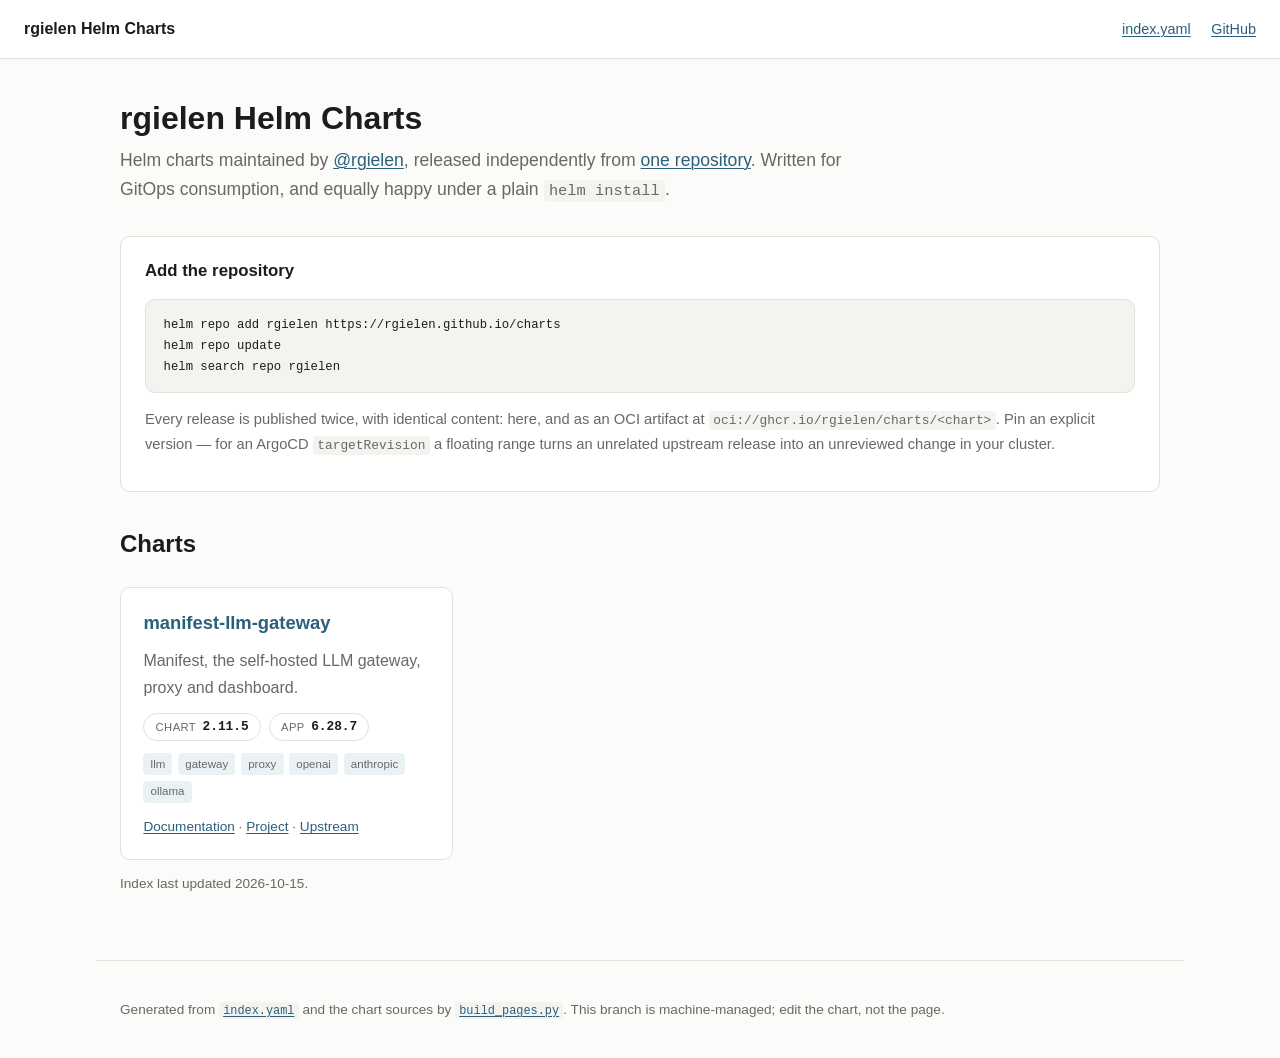
==== index.html @ 5e87000e "docs: render the site for 4e01021" ====
<!doctype html>
<!-- generated by .github/scripts/build_pages.py -->
<html lang="en">
<head>
<meta charset="utf-8">
<meta name="viewport" content="width=device-width, initial-scale=1">
<title>rgielen Helm Charts</title>
<meta name="description" content="Helm charts released independently from a single repository, published to GitHub Pages and ghcr.io.">
<meta name="color-scheme" content="light dark">
<link rel="icon" href="./assets/favicon.svg" type="image/svg+xml">
<link rel="stylesheet" href="./assets/style.css">
</head>
<body>
<header class="site-header">
<a class="brand" href="./">rgielen Helm Charts</a>
<nav class="site-nav">
<a href="./index.yaml">index.yaml</a>
<a href="https://github.com/rgielen/charts">GitHub</a>
</nav>
</header>
<main class="landing">
<h1>rgielen Helm Charts</h1>
<p class="lede">Helm charts maintained by <a href="https://github.com/rgielen">@rgielen</a>, released
independently from <a href="https://github.com/rgielen/charts">one repository</a>. Written for GitOps
consumption, and equally happy under a plain <code>helm install</code>.</p>

<div class="install">
<h2>Add the repository</h2>
<pre><code>helm repo add rgielen https://rgielen.github.io/charts
helm repo update
helm search repo rgielen</code></pre>
<p>Every release is published twice, with identical content: here, and as an OCI artifact at
<code>oci://ghcr.io/rgielen/charts/&lt;chart&gt;</code>. Pin an explicit version — for an ArgoCD
<code>targetRevision</code> a floating range turns an unrelated upstream release into an
unreviewed change in your cluster.</p>
</div>

<h2 id="charts">Charts</h2>
<ul class="cards">
<li class="card">
<a class="card-head" href="manifest-llm-gateway/"><img class="icon" src="https://manifest.build/images/favicon.png" alt="" loading="lazy" width="32" height="32" onerror="this.remove()"><span class="card-title">manifest-llm-gateway</span></a>
<p class="card-desc">Manifest, the self-hosted LLM gateway, proxy and dashboard.</p>
<p class="badges"><span class="badge"><span>Chart</span><b>2.11.5</b></span><span class="badge"><span>App</span><b>6.28.7</b></span></p>
<p class="chips"><span class="chip">llm</span><span class="chip">gateway</span><span class="chip">proxy</span><span class="chip">openai</span><span class="chip">anthropic</span><span class="chip">ollama</span></p>
<p class="card-links"><a href="manifest-llm-gateway/">Documentation</a> <span>·</span> <a href="https://manifest.build">Project</a> <span>·</span> <a href="https://github.com/mnfst/llm-gateway">Upstream</a></p>
</li>
</ul>
<p class="muted">Index last updated 2026-10-15.</p>
</main>
<footer class="site-footer">
<p>Generated from <a href="./index.yaml"><code>index.yaml</code></a> and the chart sources
by <a href="https://github.com/rgielen/charts/blob/main/.github/scripts/build_pages.py"><code>build_pages.py</code></a>.
This branch is machine-managed; edit the chart, not the page.</p>
</footer>
</body>
</html>
---- assets/style.css ----
/*
 * Styles for the generated Helm repository pages.
 *
 * Copied verbatim onto gh-pages by .github/scripts/build_pages.py. Self-
 * contained on purpose: the pages load no font, no script and no framework, so
 * a chart page is one HTML request plus this file, and nothing about it can
 * break when a CDN does.
 */

:root {
  --bg: #fbfbfa;
  --surface: #ffffff;
  --border: #e3e1dc;
  --text: #1d1c1a;
  --muted: #6b6862;
  --accent: #2c5f7c;
  --accent-soft: #eaf1f5;
  --code-bg: #f4f3f0;
  --warn: #8a5a12;
  --warn-bg: #fdf5e6;
  --warn-border: #e8d3a8;
  --radius: 10px;
}

@media (prefers-color-scheme: dark) {
  :root {
    --bg: #16181a;
    --surface: #1d2023;
    --border: #31363b;
    --text: #e6e4e0;
    --muted: #9aa0a6;
    --accent: #8ec5e3;
    --accent-soft: #1f2c34;
    --code-bg: #24282c;
    --warn: #e5bd76;
    --warn-bg: #2a2318;
    --warn-border: #4a3d24;
  }
}

* {
  box-sizing: border-box;
}

body {
  margin: 0;
  background: var(--bg);
  color: var(--text);
  font: 16px/1.65 -apple-system, BlinkMacSystemFont, "Segoe UI", Roboto, "Helvetica Neue", Arial, sans-serif;
  -webkit-text-size-adjust: 100%;
}

a {
  color: var(--accent);
  text-decoration-thickness: 1px;
  text-underline-offset: 2px;
}

code,
pre {
  font-family: ui-monospace, SFMono-Regular, "SF Mono", Menlo, Consolas, monospace;
  font-size: 0.875em;
}

code {
  background: var(--code-bg);
  padding: 0.15em 0.35em;
  border-radius: 4px;
}

pre {
  background: var(--code-bg);
  border: 1px solid var(--border);
  border-radius: var(--radius);
  padding: 0.9rem 1.1rem;
  overflow-x: auto;
  line-height: 1.5;
}

pre code {
  background: none;
  padding: 0;
}

img {
  max-width: 100%;
}

/* Header and footer ------------------------------------------------------- */

.site-header {
  display: flex;
  flex-wrap: wrap;
  gap: 1rem;
  align-items: baseline;
  justify-content: space-between;
  padding: 1rem 1.5rem;
  border-bottom: 1px solid var(--border);
  background: var(--surface);
}

.brand {
  font-weight: 600;
  color: var(--text);
  text-decoration: none;
}

.site-nav a {
  margin-left: 1rem;
  font-size: 0.9rem;
}

.site-footer {
  max-width: 68rem;
  margin: 4rem auto 0;
  padding: 1.5rem;
  border-top: 1px solid var(--border);
  color: var(--muted);
  font-size: 0.85rem;
}

main {
  max-width: 68rem;
  margin: 0 auto;
  padding: 2.5rem 1.5rem 0;
}

h1 {
  font-size: 2rem;
  line-height: 1.2;
  margin: 0 0 0.5rem;
}

.lede {
  font-size: 1.1rem;
  color: var(--muted);
  margin-top: 0;
  max-width: 46rem;
}

.muted {
  color: var(--muted);
  font-size: 0.85rem;
}

.crumbs {
  font-size: 0.85rem;
  color: var(--muted);
  margin: 0 0 0.75rem;
}

.crumbs span {
  margin: 0 0.35rem;
}

/* Badges and chips -------------------------------------------------------- */

.badges {
  display: flex;
  flex-wrap: wrap;
  gap: 0.5rem;
  margin: 0.75rem 0;
}

.badge {
  display: inline-flex;
  align-items: center;
  gap: 0.4rem;
  border: 1px solid var(--border);
  border-radius: 999px;
  padding: 0.15rem 0.7rem;
  font-size: 0.8rem;
  background: var(--surface);
}

.badge span {
  color: var(--muted);
  text-transform: uppercase;
  letter-spacing: 0.04em;
  font-size: 0.7rem;
}

.badge b {
  font-family: ui-monospace, SFMono-Regular, Menlo, Consolas, monospace;
  font-weight: 600;
}

.badge.warn {
  color: var(--warn);
  border-color: var(--warn-border);
  background: var(--warn-bg);
}

.chips {
  display: flex;
  flex-wrap: wrap;
  gap: 0.35rem;
  margin: 0.5rem 0;
}

.chip {
  font-size: 0.72rem;
  color: var(--muted);
  background: var(--accent-soft);
  border-radius: 4px;
  padding: 0.1rem 0.45rem;
}

/* Install box and notices ------------------------------------------------- */

.install {
  background: var(--surface);
  border: 1px solid var(--border);
  border-radius: var(--radius);
  padding: 1.25rem 1.5rem;
  margin: 2rem 0;
}

.install h2 {
  margin-top: 0;
  font-size: 1.05rem;
}

.install p {
  color: var(--muted);
  font-size: 0.92rem;
}

.notice {
  border: 1px solid var(--border);
  border-left: 3px solid var(--accent);
  border-radius: var(--radius);
  background: var(--surface);
  padding: 0.9rem 1.1rem;
  margin: 1.5rem 0;
  font-size: 0.92rem;
}

.notice.warn {
  border-color: var(--warn-border);
  border-left-color: var(--warn);
  background: var(--warn-bg);
}

/* Landing page cards ------------------------------------------------------ */

.cards {
  list-style: none;
  padding: 0;
  margin: 1.5rem 0 0;
  display: grid;
  grid-template-columns: repeat(auto-fill, minmax(20rem, 1fr));
  gap: 1.25rem;
}

.card {
  background: var(--surface);
  border: 1px solid var(--border);
  border-radius: var(--radius);
  padding: 1.25rem 1.4rem;
}

.card-head {
  display: flex;
  align-items: center;
  gap: 0.6rem;
  text-decoration: none;
  color: var(--text);
}

.card-title {
  font-size: 1.15rem;
  font-weight: 600;
  color: var(--accent);
}

.icon {
  width: 32px;
  height: 32px;
  border-radius: 6px;
}

.card-desc {
  color: var(--muted);
  margin: 0.6rem 0 0;
}

.card-links,
.page-links {
  font-size: 0.85rem;
  margin-bottom: 0;
}

.page-links {
  margin-top: -0.25rem;
}

.card-links span {
  color: var(--muted);
}

/* Chart page layout ------------------------------------------------------- */

.layout {
  display: grid;
  grid-template-columns: 15rem minmax(0, 1fr);
  gap: 3rem;
  align-items: start;
  margin-top: 2rem;
}

@media (max-width: 60rem) {
  .layout {
    grid-template-columns: minmax(0, 1fr);
    gap: 1.5rem;
  }

  .toc {
    position: static !important;
    max-height: none !important;
  }
}

.toc {
  position: sticky;
  top: 1.5rem;
  max-height: calc(100vh - 3rem);
  overflow-y: auto;
  font-size: 0.87rem;
  border-left: 1px solid var(--border);
  padding-left: 1rem;
}

.toc-title {
  margin: 0 0 0.5rem;
  color: var(--muted);
  text-transform: uppercase;
  letter-spacing: 0.05em;
  font-size: 0.7rem;
}

.toc ul {
  list-style: none;
  margin: 0;
  padding: 0;
}

.toc ul ul {
  padding-left: 0.85rem;
}

.toc li {
  margin: 0.25rem 0;
}

.toc a {
  color: var(--muted);
  text-decoration: none;
}

.toc a:hover {
  color: var(--accent);
  text-decoration: underline;
}

/* Rendered chart README --------------------------------------------------- */

.prose {
  min-width: 0;
}

.prose h2 {
  font-size: 1.45rem;
  margin-top: 2.75rem;
  padding-bottom: 0.3rem;
  border-bottom: 1px solid var(--border);
  scroll-margin-top: 1.5rem;
}

.prose h3 {
  font-size: 1.15rem;
  margin-top: 2rem;
  scroll-margin-top: 1.5rem;
}

.prose h4 {
  font-size: 1rem;
  scroll-margin-top: 1.5rem;
}

.prose blockquote {
  margin: 1.5rem 0;
  padding: 0.1rem 1.2rem;
  border-left: 3px solid var(--border);
  color: var(--muted);
}

.prose .anchor {
  margin-left: 0.4rem;
  color: var(--border);
  text-decoration: none;
  font-weight: 400;
  opacity: 0;
}

.prose :hover > .anchor {
  opacity: 1;
}

.table-wrap {
  overflow-x: auto;
  border: 1px solid var(--border);
  border-radius: var(--radius);
  margin: 1.5rem 0;
}

table {
  border-collapse: collapse;
  width: 100%;
  font-size: 0.87rem;
}

th,
td {
  text-align: left;
  vertical-align: top;
  padding: 0.55rem 0.9rem;
  border-bottom: 1px solid var(--border);
}

th {
  background: var(--code-bg);
  font-weight: 600;
  white-space: nowrap;
}

tr:last-child td {
  border-bottom: none;
}

/* The Values table's default column carries whole JSON objects, which are one
   long token with nowhere to break. Allowing a break anywhere is what keeps a
   single default from forcing a table several screens wide. */
td code {
  overflow-wrap: anywhere;
}
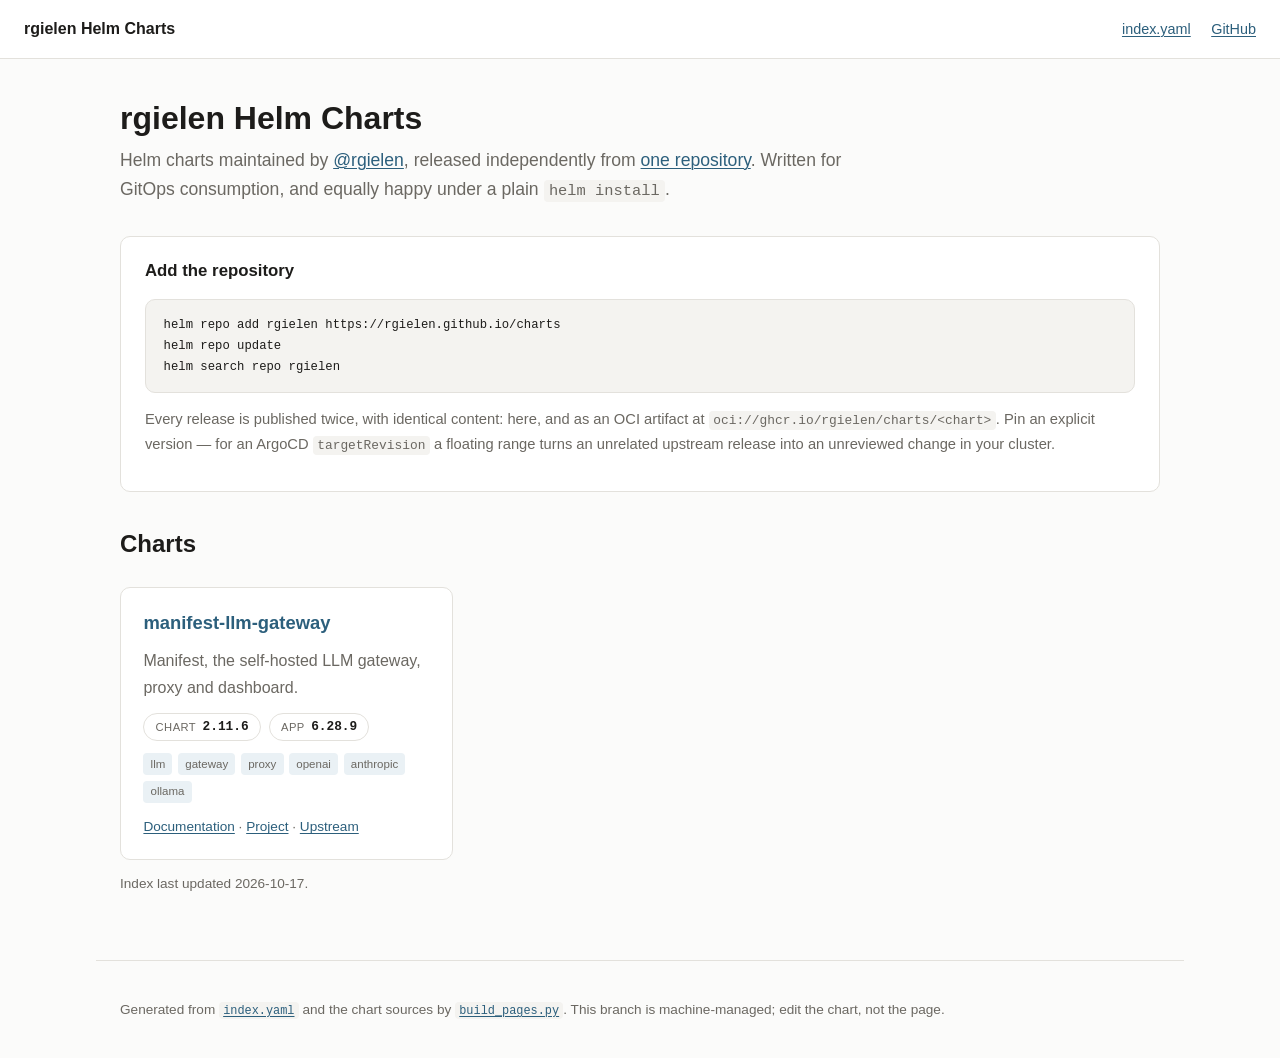
==== commit c0e27724: "docs: render the site for f082969" ====
--- a/index.html
+++ b/index.html
@@ -40,12 +40,12 @@
 <li class="card">
 <a class="card-head" href="manifest-llm-gateway/"><img class="icon" src="https://manifest.build/images/favicon.png" alt="" loading="lazy" width="32" height="32" onerror="this.remove()"><span class="card-title">manifest-llm-gateway</span></a>
 <p class="card-desc">Manifest, the self-hosted LLM gateway, proxy and dashboard.</p>
-<p class="badges"><span class="badge"><span>Chart</span><b>2.11.5</b></span><span class="badge"><span>App</span><b>6.28.7</b></span></p>
+<p class="badges"><span class="badge"><span>Chart</span><b>2.11.6</b></span><span class="badge"><span>App</span><b>6.28.9</b></span></p>
 <p class="chips"><span class="chip">llm</span><span class="chip">gateway</span><span class="chip">proxy</span><span class="chip">openai</span><span class="chip">anthropic</span><span class="chip">ollama</span></p>
 <p class="card-links"><a href="manifest-llm-gateway/">Documentation</a> <span>·</span> <a href="https://manifest.build">Project</a> <span>·</span> <a href="https://github.com/mnfst/llm-gateway">Upstream</a></p>
 </li>
 </ul>
-<p class="muted">Index last updated 2026-10-15.</p>
+<p class="muted">Index last updated 2026-10-17.</p>
 </main>
 <footer class="site-footer">
 <p>Generated from <a href="./index.yaml"><code>index.yaml</code></a> and the chart sources
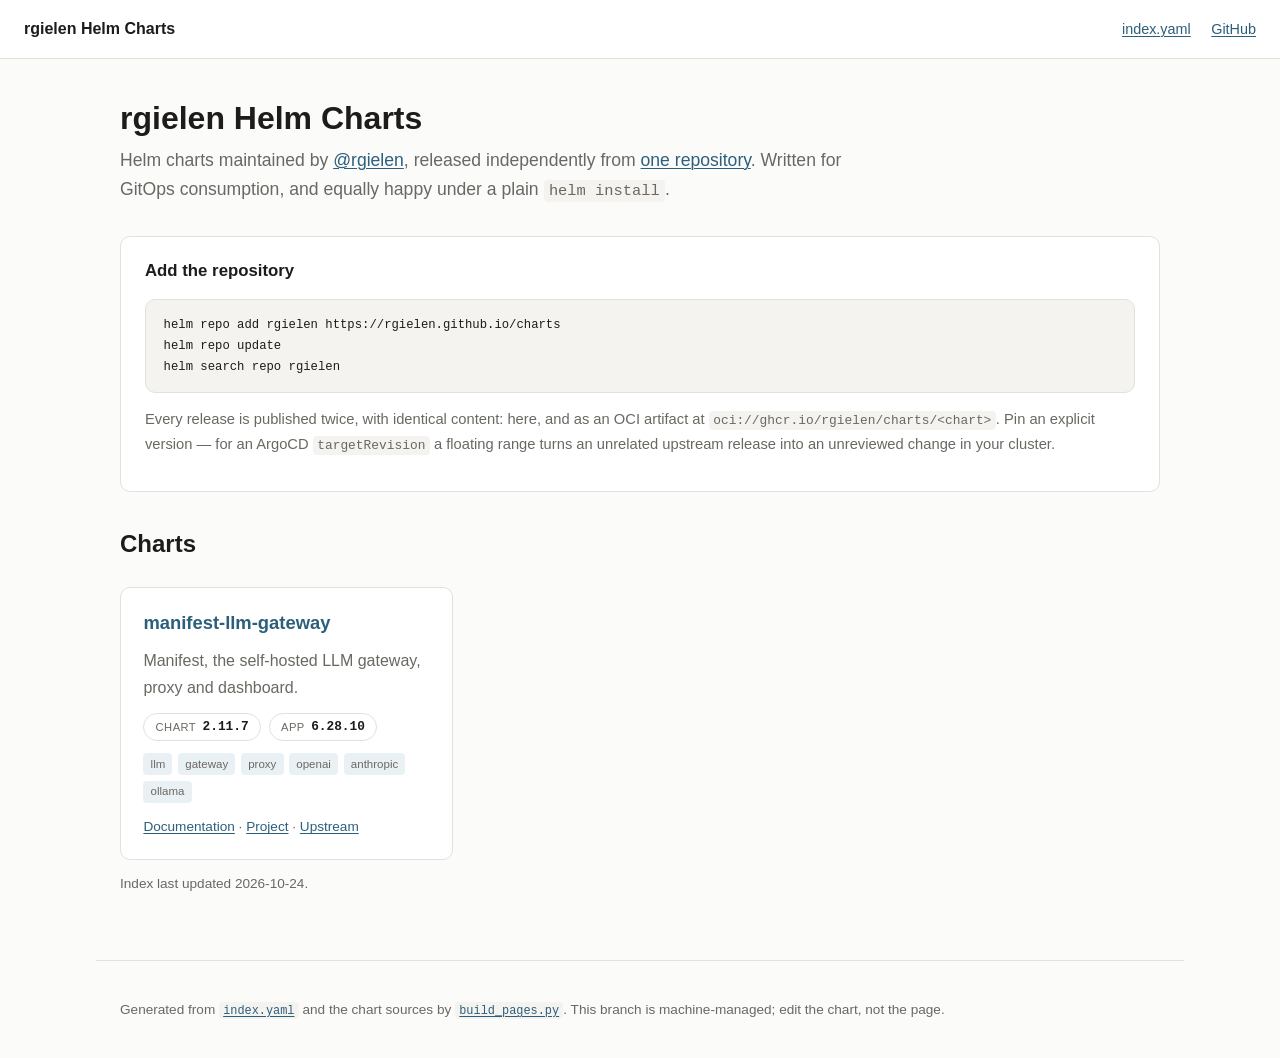
==== commit c53b21fe: "docs: render the site for 7df517b" ====
--- a/index.html
+++ b/index.html
@@ -40,12 +40,12 @@
 <li class="card">
 <a class="card-head" href="manifest-llm-gateway/"><img class="icon" src="https://manifest.build/images/favicon.png" alt="" loading="lazy" width="32" height="32" onerror="this.remove()"><span class="card-title">manifest-llm-gateway</span></a>
 <p class="card-desc">Manifest, the self-hosted LLM gateway, proxy and dashboard.</p>
-<p class="badges"><span class="badge"><span>Chart</span><b>2.11.6</b></span><span class="badge"><span>App</span><b>6.28.9</b></span></p>
+<p class="badges"><span class="badge"><span>Chart</span><b>2.11.7</b></span><span class="badge"><span>App</span><b>6.28.10</b></span></p>
 <p class="chips"><span class="chip">llm</span><span class="chip">gateway</span><span class="chip">proxy</span><span class="chip">openai</span><span class="chip">anthropic</span><span class="chip">ollama</span></p>
 <p class="card-links"><a href="manifest-llm-gateway/">Documentation</a> <span>·</span> <a href="https://manifest.build">Project</a> <span>·</span> <a href="https://github.com/mnfst/llm-gateway">Upstream</a></p>
 </li>
 </ul>
-<p class="muted">Index last updated 2026-10-17.</p>
+<p class="muted">Index last updated 2026-10-24.</p>
 </main>
 <footer class="site-footer">
 <p>Generated from <a href="./index.yaml"><code>index.yaml</code></a> and the chart sources
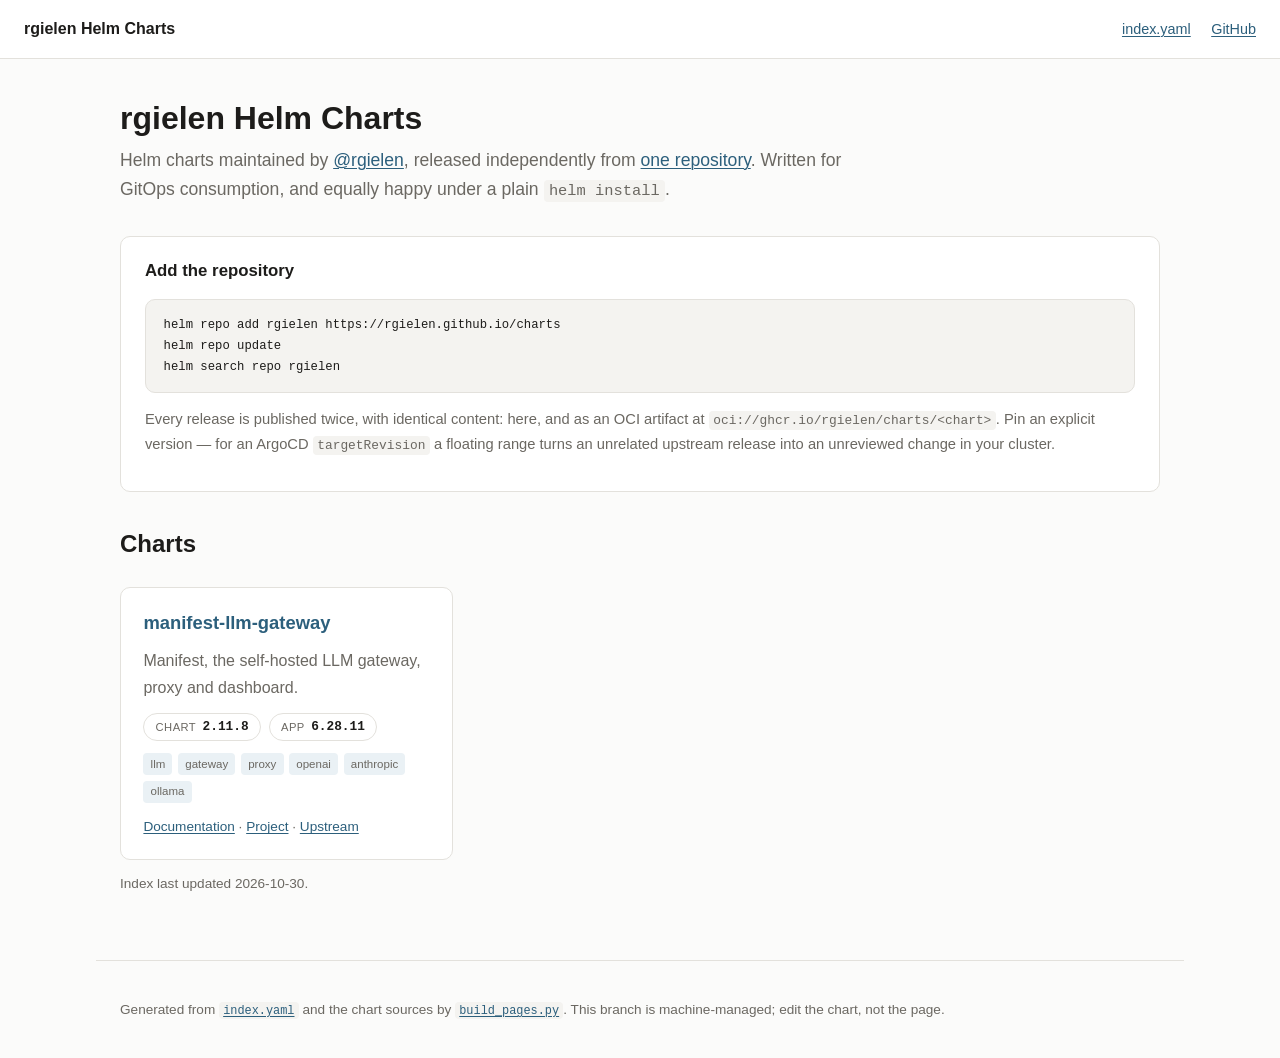
==== commit 23d355d6: "docs: render the site for 7e9002b" ====
--- a/index.html
+++ b/index.html
@@ -40,12 +40,12 @@
 <li class="card">
 <a class="card-head" href="manifest-llm-gateway/"><img class="icon" src="https://manifest.build/images/favicon.png" alt="" loading="lazy" width="32" height="32" onerror="this.remove()"><span class="card-title">manifest-llm-gateway</span></a>
 <p class="card-desc">Manifest, the self-hosted LLM gateway, proxy and dashboard.</p>
-<p class="badges"><span class="badge"><span>Chart</span><b>2.11.7</b></span><span class="badge"><span>App</span><b>6.28.10</b></span></p>
+<p class="badges"><span class="badge"><span>Chart</span><b>2.11.8</b></span><span class="badge"><span>App</span><b>6.28.11</b></span></p>
 <p class="chips"><span class="chip">llm</span><span class="chip">gateway</span><span class="chip">proxy</span><span class="chip">openai</span><span class="chip">anthropic</span><span class="chip">ollama</span></p>
 <p class="card-links"><a href="manifest-llm-gateway/">Documentation</a> <span>·</span> <a href="https://manifest.build">Project</a> <span>·</span> <a href="https://github.com/mnfst/llm-gateway">Upstream</a></p>
 </li>
 </ul>
-<p class="muted">Index last updated 2026-10-24.</p>
+<p class="muted">Index last updated 2026-10-30.</p>
 </main>
 <footer class="site-footer">
 <p>Generated from <a href="./index.yaml"><code>index.yaml</code></a> and the chart sources
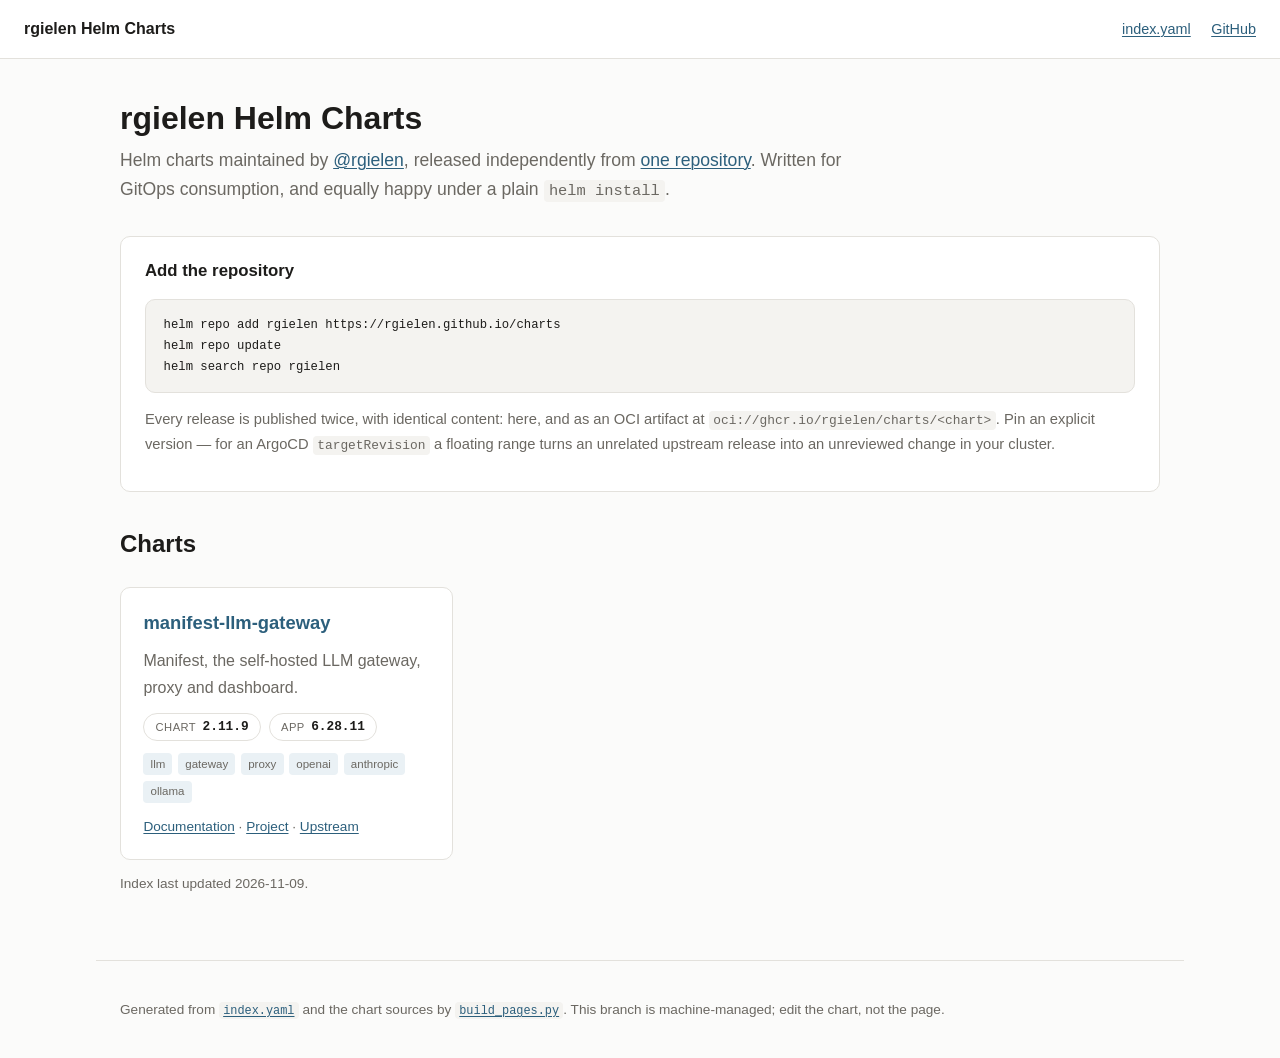
==== commit f140e82f: "docs: render the site for f8c2ca9" ====
--- a/index.html
+++ b/index.html
@@ -40,12 +40,12 @@
 <li class="card">
 <a class="card-head" href="manifest-llm-gateway/"><img class="icon" src="https://manifest.build/images/favicon.png" alt="" loading="lazy" width="32" height="32" onerror="this.remove()"><span class="card-title">manifest-llm-gateway</span></a>
 <p class="card-desc">Manifest, the self-hosted LLM gateway, proxy and dashboard.</p>
-<p class="badges"><span class="badge"><span>Chart</span><b>2.11.8</b></span><span class="badge"><span>App</span><b>6.28.11</b></span></p>
+<p class="badges"><span class="badge"><span>Chart</span><b>2.11.9</b></span><span class="badge"><span>App</span><b>6.28.11</b></span></p>
 <p class="chips"><span class="chip">llm</span><span class="chip">gateway</span><span class="chip">proxy</span><span class="chip">openai</span><span class="chip">anthropic</span><span class="chip">ollama</span></p>
 <p class="card-links"><a href="manifest-llm-gateway/">Documentation</a> <span>·</span> <a href="https://manifest.build">Project</a> <span>·</span> <a href="https://github.com/mnfst/llm-gateway">Upstream</a></p>
 </li>
 </ul>
-<p class="muted">Index last updated 2026-10-30.</p>
+<p class="muted">Index last updated 2026-11-09.</p>
 </main>
 <footer class="site-footer">
 <p>Generated from <a href="./index.yaml"><code>index.yaml</code></a> and the chart sources
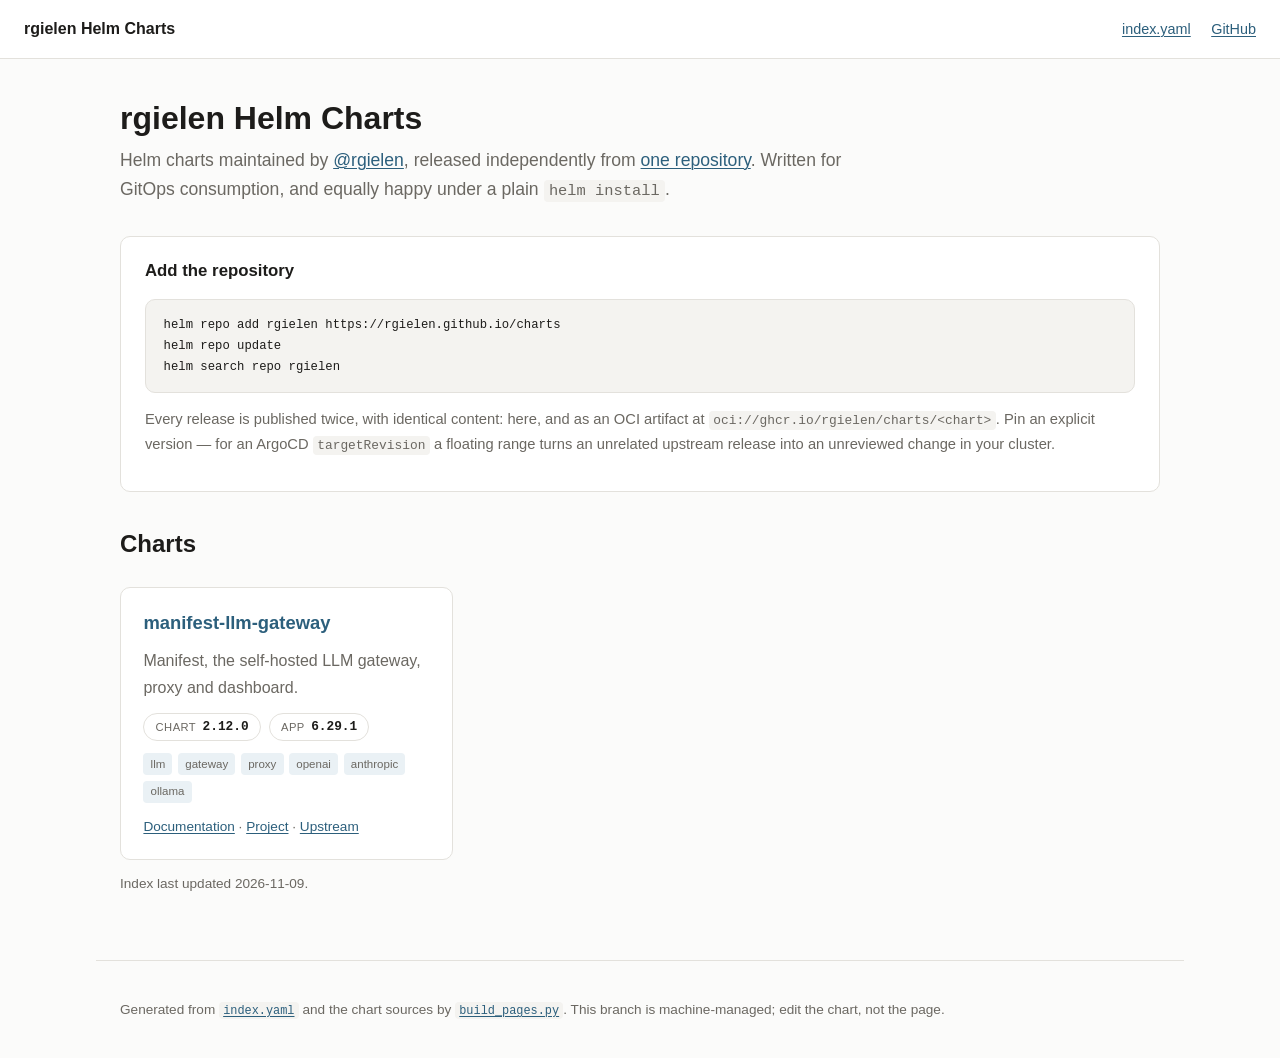
==== commit ecf08910: "docs: render the site for fc53381" ====
--- a/index.html
+++ b/index.html
@@ -40,7 +40,7 @@
 <li class="card">
 <a class="card-head" href="manifest-llm-gateway/"><img class="icon" src="https://manifest.build/images/favicon.png" alt="" loading="lazy" width="32" height="32" onerror="this.remove()"><span class="card-title">manifest-llm-gateway</span></a>
 <p class="card-desc">Manifest, the self-hosted LLM gateway, proxy and dashboard.</p>
-<p class="badges"><span class="badge"><span>Chart</span><b>2.11.9</b></span><span class="badge"><span>App</span><b>6.28.11</b></span></p>
+<p class="badges"><span class="badge"><span>Chart</span><b>2.12.0</b></span><span class="badge"><span>App</span><b>6.29.1</b></span></p>
 <p class="chips"><span class="chip">llm</span><span class="chip">gateway</span><span class="chip">proxy</span><span class="chip">openai</span><span class="chip">anthropic</span><span class="chip">ollama</span></p>
 <p class="card-links"><a href="manifest-llm-gateway/">Documentation</a> <span>·</span> <a href="https://manifest.build">Project</a> <span>·</span> <a href="https://github.com/mnfst/llm-gateway">Upstream</a></p>
 </li>
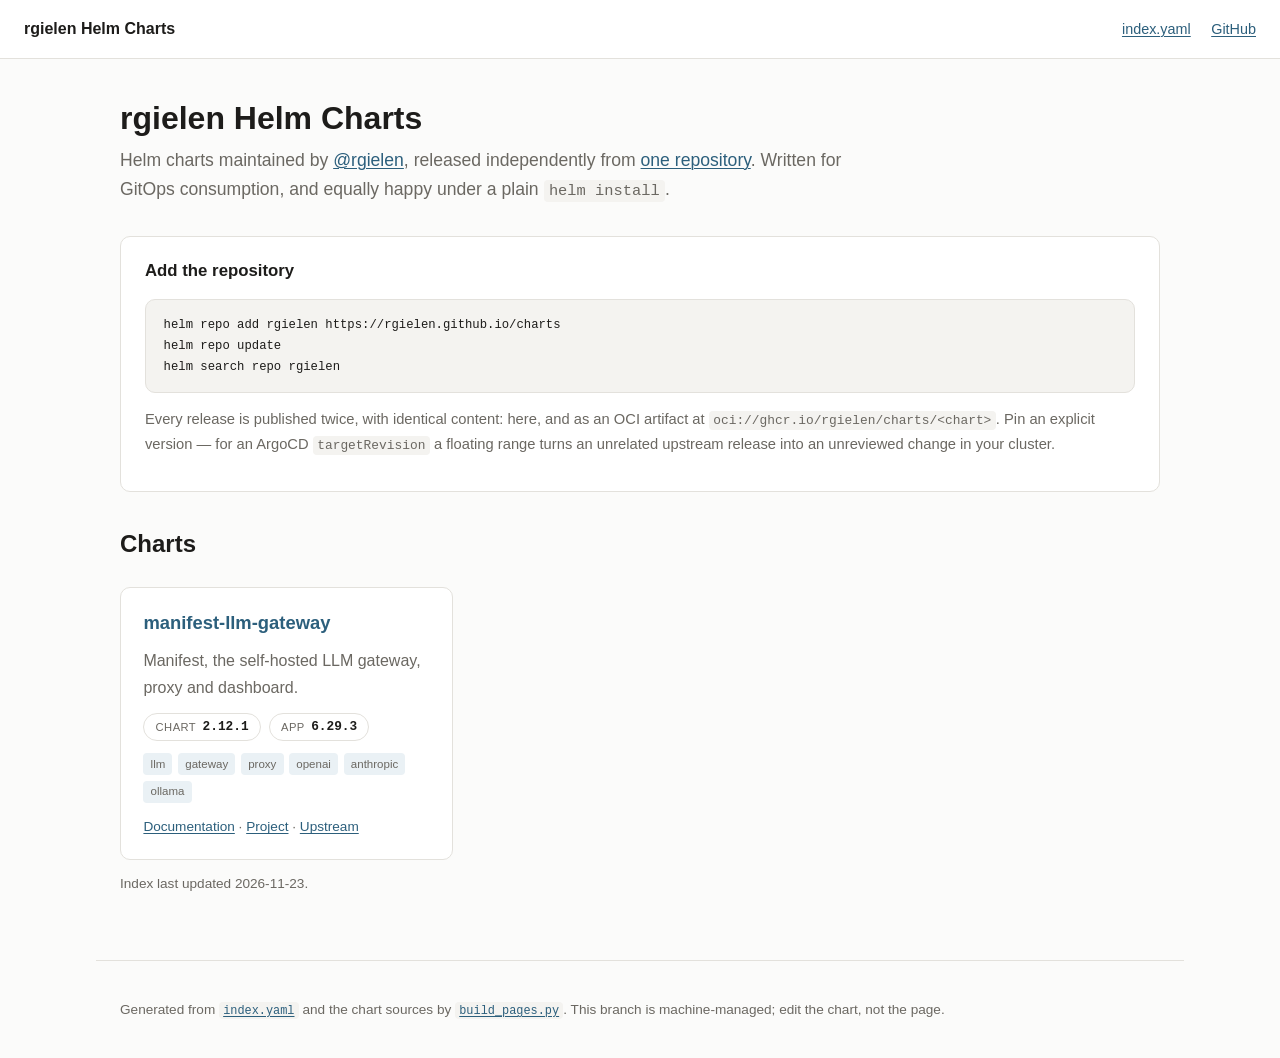
==== commit da5f52d3: "docs: render the site for 8c4080c" ====
--- a/index.html
+++ b/index.html
@@ -40,12 +40,12 @@
 <li class="card">
 <a class="card-head" href="manifest-llm-gateway/"><img class="icon" src="https://manifest.build/images/favicon.png" alt="" loading="lazy" width="32" height="32" onerror="this.remove()"><span class="card-title">manifest-llm-gateway</span></a>
 <p class="card-desc">Manifest, the self-hosted LLM gateway, proxy and dashboard.</p>
-<p class="badges"><span class="badge"><span>Chart</span><b>2.12.0</b></span><span class="badge"><span>App</span><b>6.29.1</b></span></p>
+<p class="badges"><span class="badge"><span>Chart</span><b>2.12.1</b></span><span class="badge"><span>App</span><b>6.29.3</b></span></p>
 <p class="chips"><span class="chip">llm</span><span class="chip">gateway</span><span class="chip">proxy</span><span class="chip">openai</span><span class="chip">anthropic</span><span class="chip">ollama</span></p>
 <p class="card-links"><a href="manifest-llm-gateway/">Documentation</a> <span>·</span> <a href="https://manifest.build">Project</a> <span>·</span> <a href="https://github.com/mnfst/llm-gateway">Upstream</a></p>
 </li>
 </ul>
-<p class="muted">Index last updated 2026-11-09.</p>
+<p class="muted">Index last updated 2026-11-23.</p>
 </main>
 <footer class="site-footer">
 <p>Generated from <a href="./index.yaml"><code>index.yaml</code></a> and the chart sources
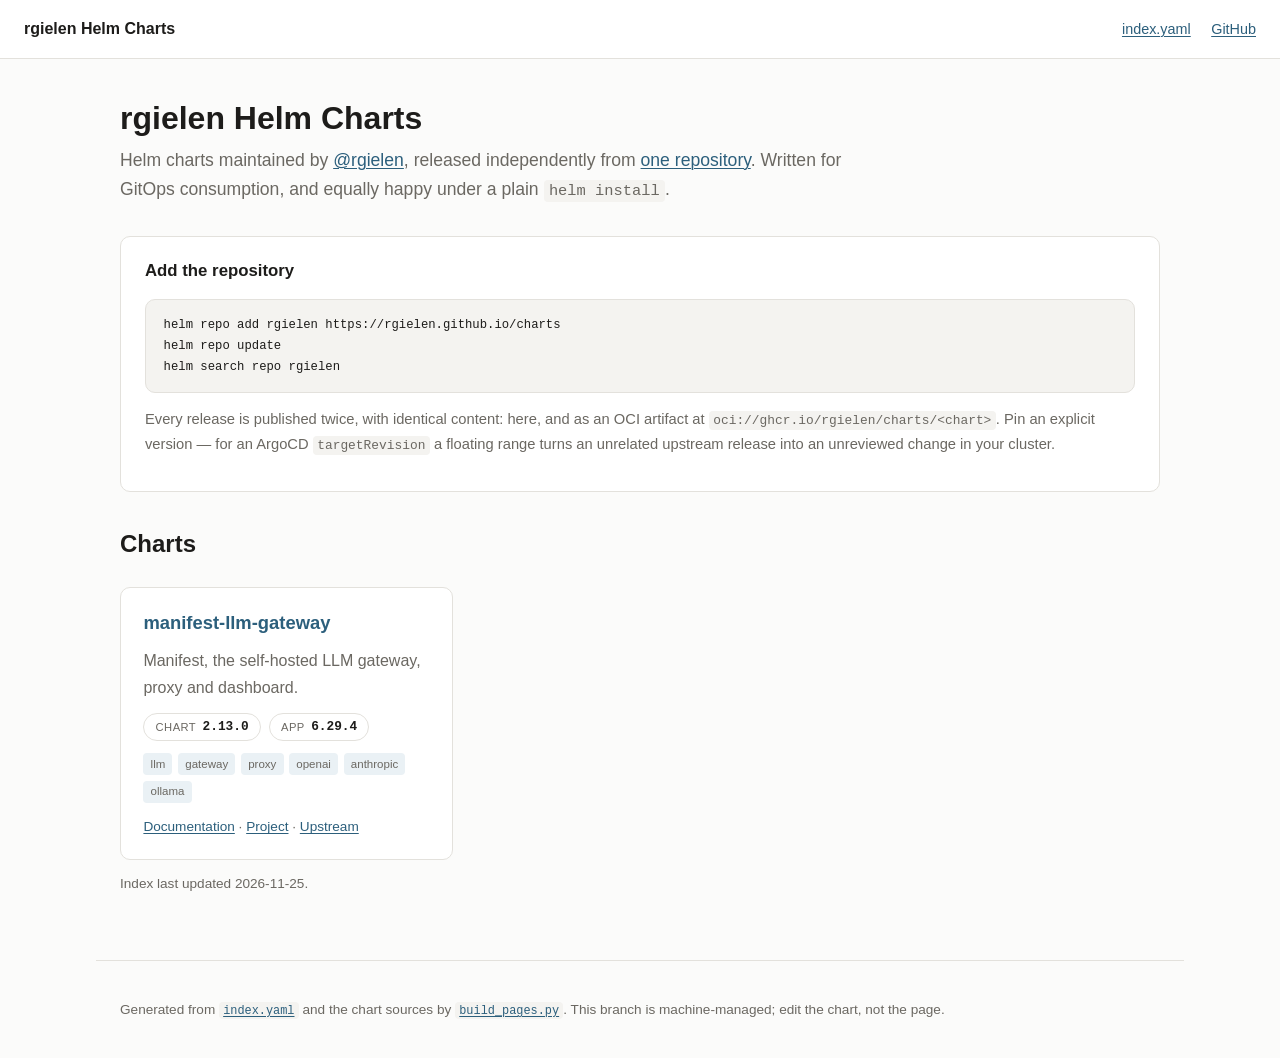
==== commit b0e665e8: "docs: render the site for 7ac6833" ====
--- a/index.html
+++ b/index.html
@@ -40,12 +40,12 @@
 <li class="card">
 <a class="card-head" href="manifest-llm-gateway/"><img class="icon" src="https://manifest.build/images/favicon.png" alt="" loading="lazy" width="32" height="32" onerror="this.remove()"><span class="card-title">manifest-llm-gateway</span></a>
 <p class="card-desc">Manifest, the self-hosted LLM gateway, proxy and dashboard.</p>
-<p class="badges"><span class="badge"><span>Chart</span><b>2.12.1</b></span><span class="badge"><span>App</span><b>6.29.3</b></span></p>
+<p class="badges"><span class="badge"><span>Chart</span><b>2.13.0</b></span><span class="badge"><span>App</span><b>6.29.4</b></span></p>
 <p class="chips"><span class="chip">llm</span><span class="chip">gateway</span><span class="chip">proxy</span><span class="chip">openai</span><span class="chip">anthropic</span><span class="chip">ollama</span></p>
 <p class="card-links"><a href="manifest-llm-gateway/">Documentation</a> <span>·</span> <a href="https://manifest.build">Project</a> <span>·</span> <a href="https://github.com/mnfst/llm-gateway">Upstream</a></p>
 </li>
 </ul>
-<p class="muted">Index last updated 2026-11-23.</p>
+<p class="muted">Index last updated 2026-11-25.</p>
 </main>
 <footer class="site-footer">
 <p>Generated from <a href="./index.yaml"><code>index.yaml</code></a> and the chart sources
